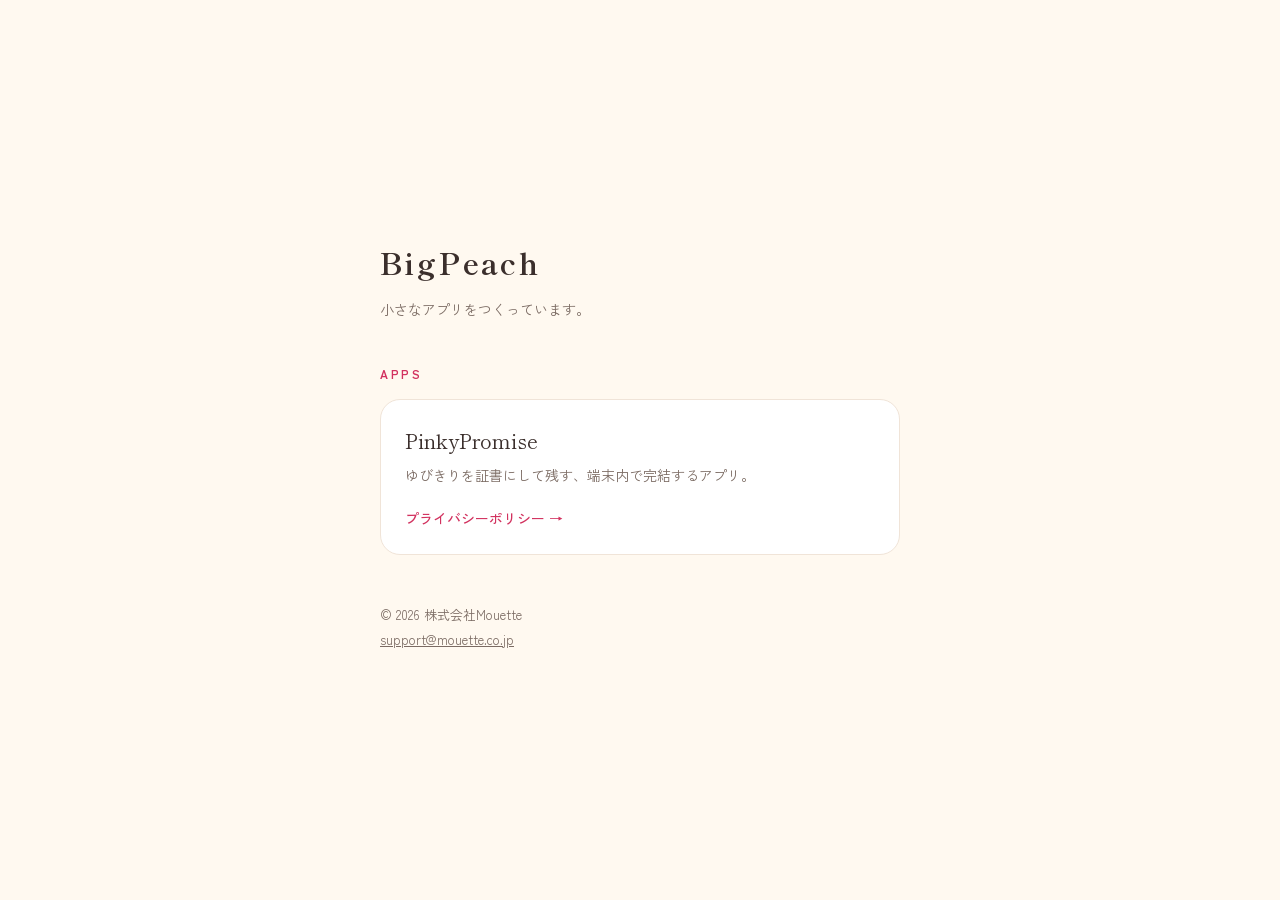
==== index.html @ bbcfc586 "feat: PinkyPromise のプライバシーポリシーを公開する アプリ本体のリポジトリは private かつ org が Free プランのため Pages を 公開できない。公開が必要なペ" ====
<!DOCTYPE html>
<html lang="ja">
<head>
<meta charset="utf-8">
<meta name="viewport" content="width=device-width, initial-scale=1">
<title>BigPeach</title>
<meta name="description" content="BigPeach のアプリと、各アプリのプライバシーポリシー。">
<link rel="preconnect" href="https://fonts.googleapis.com">
<link rel="preconnect" href="https://fonts.gstatic.com" crossorigin>
<link href="https://fonts.googleapis.com/css2?family=Shippori+Mincho:wght@700&family=Zen+Kaku+Gothic+New:wght@400;500;700&display=swap" rel="stylesheet">
<style>
  :root {
    --canvas: #FFF9F0;
    --paper: #FFFFFF;
    --ink: #3B2F2C;
    --ink-faint: #7B6B63;
    --line: #F0E4D8;
    --rose: #D2325F;
    --ui: "Zen Kaku Gothic New", -apple-system, BlinkMacSystemFont, "Hiragino Sans", "Noto Sans JP", sans-serif;
    --serif: "Shippori Mincho", "Hiragino Mincho ProN", "Yu Mincho", serif;
  }

  * { box-sizing: border-box; }

  body {
    margin: 0;
    min-height: 100vh;
    background: var(--canvas);
    color: var(--ink);
    font-family: var(--ui);
    line-height: 1.85;
    display: flex;
    align-items: center;
    justify-content: center;
    -webkit-text-size-adjust: 100%;
  }

  .wrap {
    width: 100%;
    max-width: 560px;
    padding: 56px 20px;
  }

  h1 {
    font-family: var(--serif);
    font-size: 30px;
    letter-spacing: 0.08em;
    margin: 0 0 6px;
  }

  .tagline {
    margin: 0 0 40px;
    color: var(--ink-faint);
    font-size: 14px;
  }

  h2 {
    font-size: 12px;
    letter-spacing: 0.22em;
    text-transform: uppercase;
    color: var(--rose);
    font-weight: 700;
    margin: 0 0 14px;
  }

  .app {
    display: block;
    background: var(--paper);
    border: 1px solid var(--line);
    border-radius: 20px;
    padding: 22px 24px;
    text-decoration: none;
    color: inherit;
    transition: border-color 0.15s ease, transform 0.15s ease;
  }

  .app:hover {
    border-color: #E4CFC0;
    transform: translateY(-2px);
  }

  .app .name {
    font-family: var(--serif);
    font-size: 20px;
    margin: 0 0 4px;
  }

  .app .desc {
    margin: 0 0 14px;
    font-size: 14px;
    color: var(--ink-faint);
  }

  .app .link {
    font-size: 14px;
    font-weight: 500;
    color: var(--rose);
  }

  footer {
    margin-top: 48px;
    color: var(--ink-faint);
    font-size: 13px;
  }

  footer a {
    color: var(--ink-faint);
  }

  @media (max-width: 480px) {
    .wrap { padding: 40px 18px; }
    h1 { font-size: 25px; }
  }
</style>
</head>
<body>
<div class="wrap">

  <h1>BigPeach</h1>
  <p class="tagline">小さなアプリをつくっています。</p>

  <h2>Apps</h2>
  <a class="app" href="/pinkypromise/privacy/">
    <p class="name">PinkyPromise</p>
    <p class="desc">ゆびきりを証書にして残す、端末内で完結するアプリ。</p>
    <span class="link">プライバシーポリシー →</span>
  </a>

  <footer>
    <p>© 2026 株式会社Mouette<br>
    <a href="mailto:support@mouette.co.jp">support@mouette.co.jp</a></p>
  </footer>

</div>
</body>
</html>
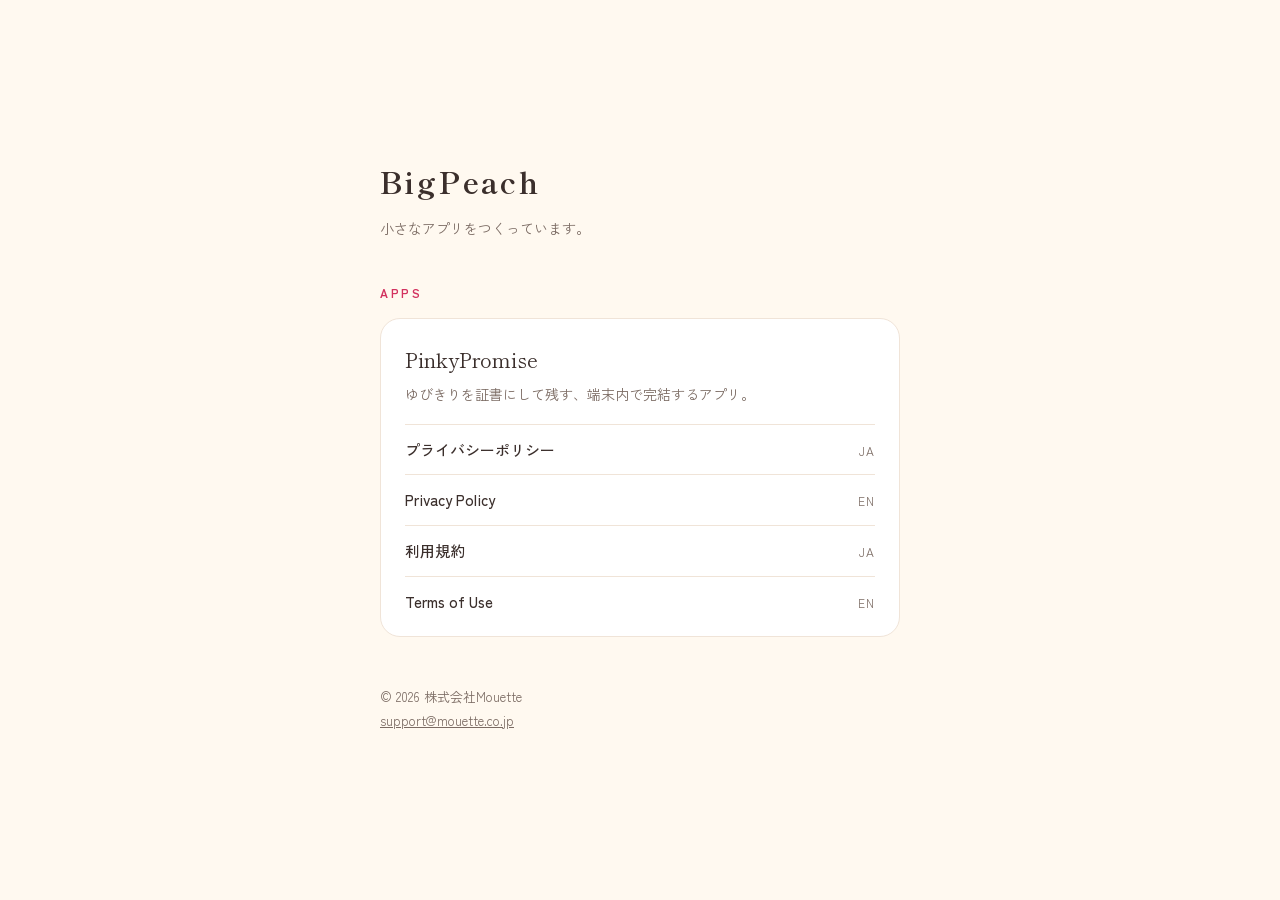
==== commit 9c5baf9c: "feat: 利用規約と英語版を追加し、スタイルを共通化する - pinkypromise/terms/ に利用規約を追加。証書が法的な契約書としての効力を   持たない旨、データ消失時に復元できない旨" ====
--- a/index.html
+++ b/index.html
@@ -4,7 +4,7 @@
 <meta charset="utf-8">
 <meta name="viewport" content="width=device-width, initial-scale=1">
 <title>BigPeach</title>
-<meta name="description" content="BigPeach のアプリと、各アプリのプライバシーポリシー。">
+<meta name="description" content="BigPeach のアプリと、各アプリのプライバシーポリシー・利用規約。">
 <link rel="preconnect" href="https://fonts.googleapis.com">
 <link rel="preconnect" href="https://fonts.gstatic.com" crossorigin>
 <link href="https://fonts.googleapis.com/css2?family=Shippori+Mincho:wght@700&family=Zen+Kaku+Gothic+New:wght@400;500;700&display=swap" rel="stylesheet">
@@ -16,6 +16,7 @@
     --ink-faint: #7B6B63;
     --line: #F0E4D8;
     --rose: #D2325F;
+    --navy: #5A3F52;
     --ui: "Zen Kaku Gothic New", -apple-system, BlinkMacSystemFont, "Hiragino Sans", "Noto Sans JP", sans-serif;
     --serif: "Shippori Mincho", "Hiragino Mincho ProN", "Yu Mincho", serif;
   }
@@ -64,19 +65,10 @@
   }
 
   .app {
-    display: block;
     background: var(--paper);
     border: 1px solid var(--line);
     border-radius: 20px;
-    padding: 22px 24px;
-    text-decoration: none;
-    color: inherit;
-    transition: border-color 0.15s ease, transform 0.15s ease;
-  }
-
-  .app:hover {
-    border-color: #E4CFC0;
-    transform: translateY(-2px);
+    padding: 22px 24px 20px;
   }
 
   .app .name {
@@ -86,15 +78,44 @@
   }
 
   .app .desc {
-    margin: 0 0 14px;
+    margin: 0 0 16px;
     font-size: 14px;
     color: var(--ink-faint);
   }
 
-  .app .link {
-    font-size: 14px;
+  .docs {
+    margin: 0;
+    padding: 0;
+    list-style: none;
+    border-top: 1px solid var(--line);
+  }
+
+  .docs li { margin: 0; }
+
+  .docs a {
+    display: flex;
+    align-items: baseline;
+    justify-content: space-between;
+    gap: 12px;
+    padding: 11px 0;
+    text-decoration: none;
+    color: var(--ink);
+    font-size: 15px;
     font-weight: 500;
-    color: var(--rose);
+    border-bottom: 1px solid var(--line);
+    transition: color 0.15s ease;
+  }
+
+  .docs li:last-child a { border-bottom: none; padding-bottom: 0; }
+
+  .docs a:hover { color: var(--rose); }
+
+  .docs .en {
+    font-size: 12px;
+    letter-spacing: 0.08em;
+    color: var(--ink-faint);
+    font-weight: 400;
+    white-space: nowrap;
   }
 
   footer {
@@ -103,9 +124,7 @@
     font-size: 13px;
   }
 
-  footer a {
-    color: var(--ink-faint);
-  }
+  footer a { color: var(--ink-faint); }
 
   @media (max-width: 480px) {
     .wrap { padding: 40px 18px; }
@@ -120,11 +139,24 @@
   <p class="tagline">小さなアプリをつくっています。</p>
 
   <h2>Apps</h2>
-  <a class="app" href="/pinkypromise/privacy/">
+  <div class="app">
     <p class="name">PinkyPromise</p>
     <p class="desc">ゆびきりを証書にして残す、端末内で完結するアプリ。</p>
-    <span class="link">プライバシーポリシー →</span>
-  </a>
+    <ul class="docs">
+      <li>
+        <a href="/pinkypromise/privacy/">プライバシーポリシー<span class="en">JA</span></a>
+      </li>
+      <li>
+        <a href="/pinkypromise/privacy/en/">Privacy Policy<span class="en">EN</span></a>
+      </li>
+      <li>
+        <a href="/pinkypromise/terms/">利用規約<span class="en">JA</span></a>
+      </li>
+      <li>
+        <a href="/pinkypromise/terms/en/">Terms of Use<span class="en">EN</span></a>
+      </li>
+    </ul>
+  </div>
 
   <footer>
     <p>© 2026 株式会社Mouette<br>
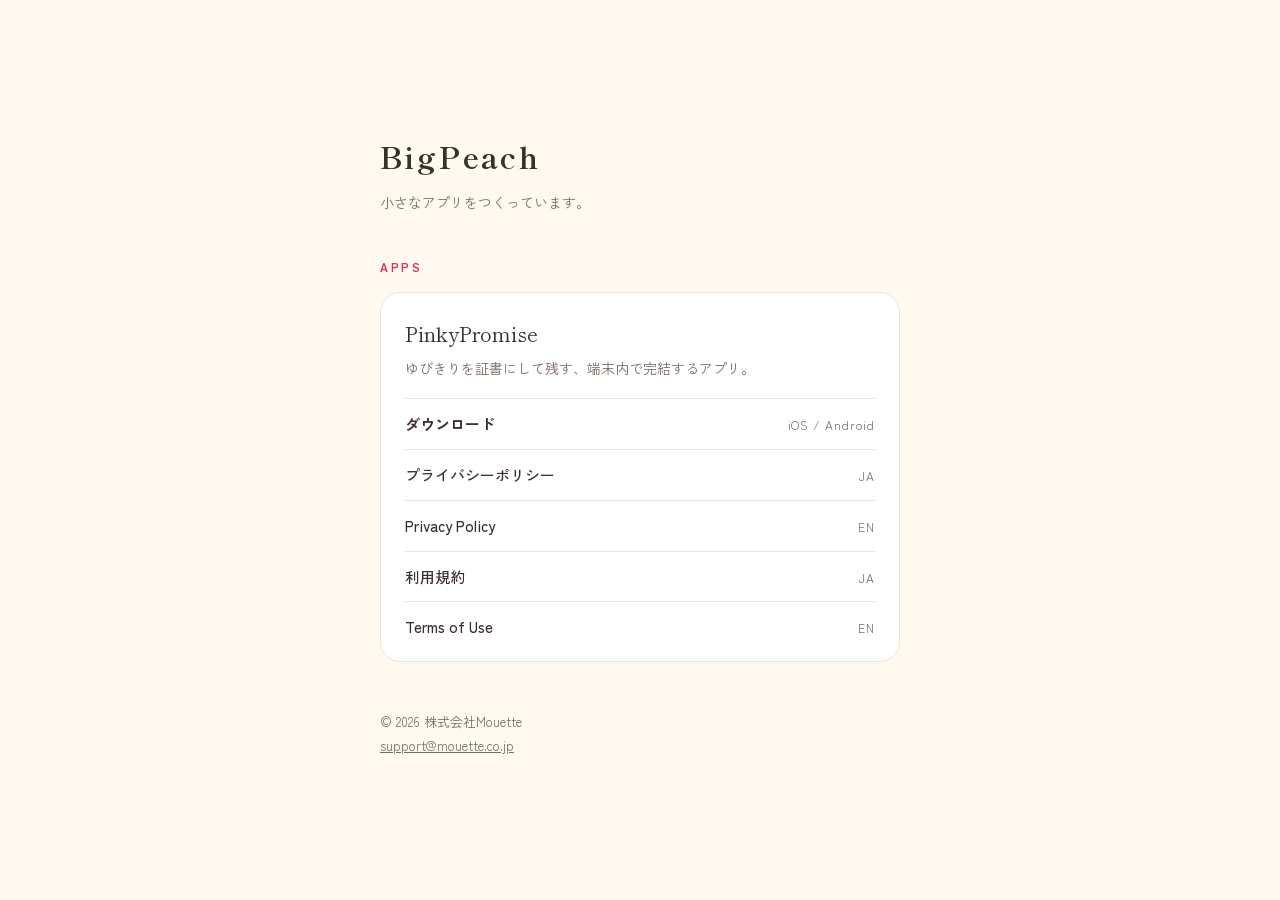
==== commit 6b758b26: "feat: インデックスからストア導線ページへのリンクを足す Co-Authored-By: Claude Opus 5 (1M context) <noreply@anthropic.com> Cl" ====
--- a/index.html
+++ b/index.html
@@ -108,6 +108,8 @@
 
   .docs li:last-child a { border-bottom: none; padding-bottom: 0; }
 
+  .docs a.get { font-weight: 700; }
+
   .docs a:hover { color: var(--rose); }
 
   .docs .en {
@@ -144,6 +146,9 @@
     <p class="desc">ゆびきりを証書にして残す、端末内で完結するアプリ。</p>
     <ul class="docs">
       <li>
+        <a class="get" href="/pinkypromise/">ダウンロード<span class="en">iOS / Android</span></a>
+      </li>
+      <li>
         <a href="/pinkypromise/privacy/">プライバシーポリシー<span class="en">JA</span></a>
       </li>
       <li>
